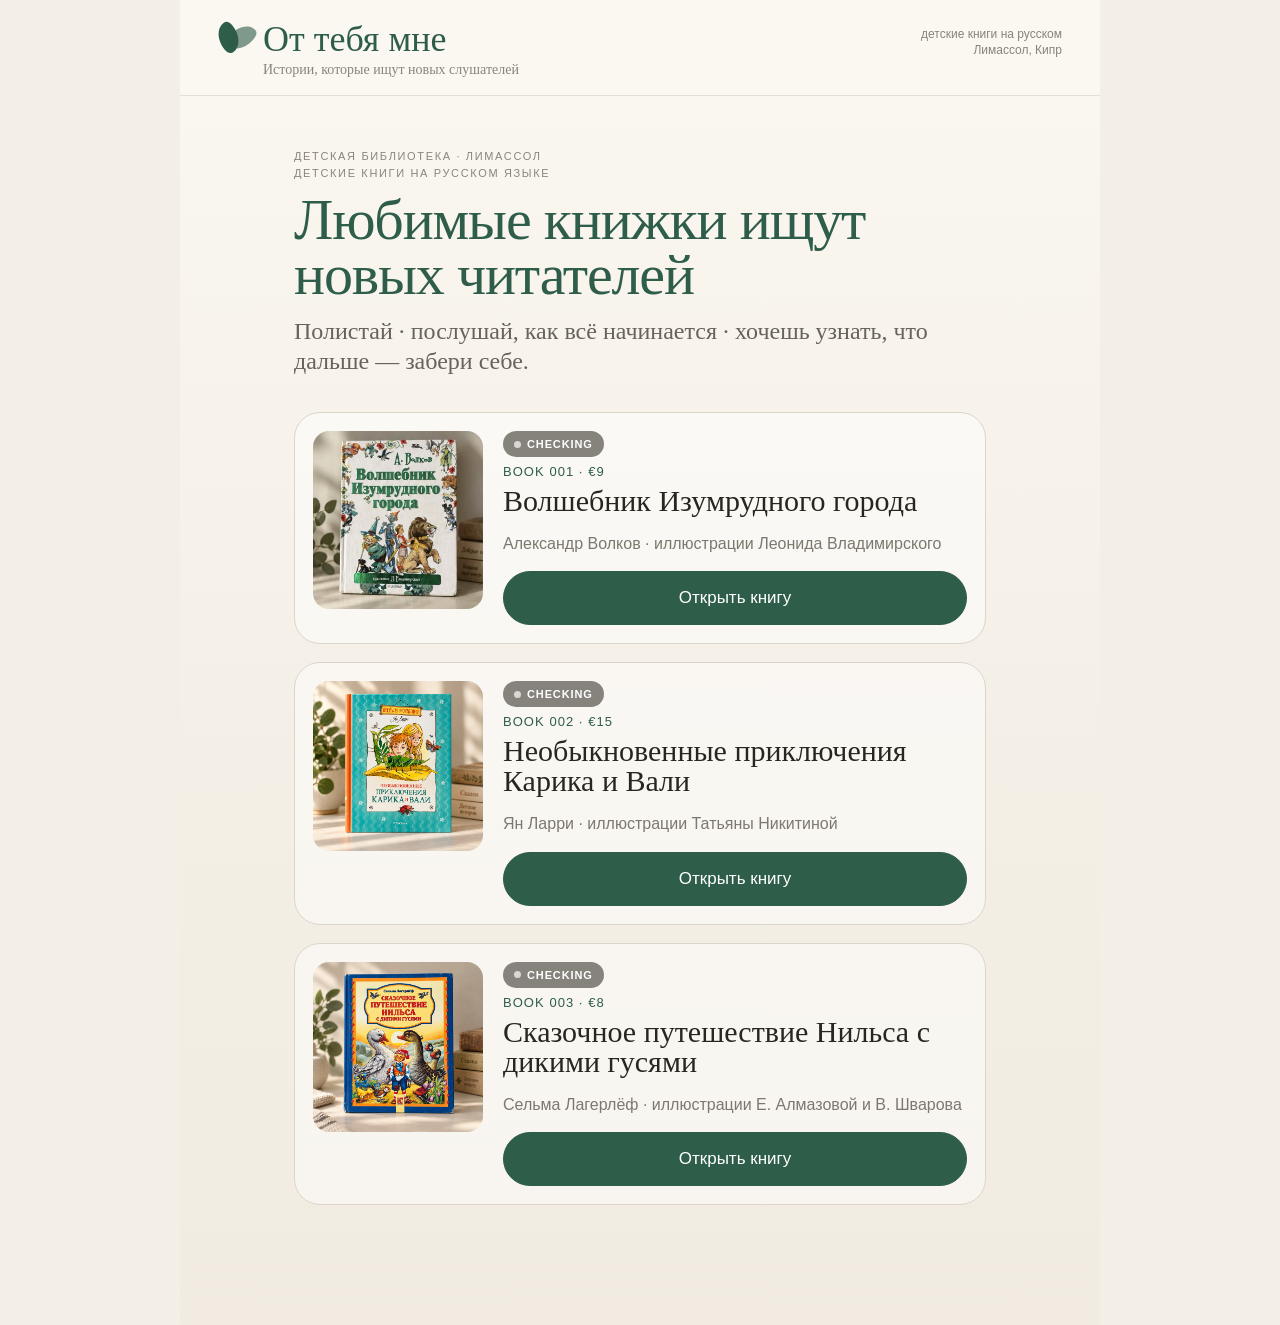
==== index.html @ 2744c56a "Fix live inventory IDs in catalogue" ====
<!doctype html><html lang="ru"><head><meta charset="utf-8"><meta name="viewport" content="width=device-width,initial-scale=1"><meta name="theme-color" content="#f4efe6"><title>От тебя мне</title><link rel="stylesheet" href="assets/styles.css?v=6"><link rel="stylesheet" href="assets/status.css?v=2"><style>.catalog-eyebrow{line-height:1.55}.book-meta{flex-direction:column;align-items:flex-start;gap:7px}.status-badge{padding:7px 11px;font-size:11px}.book-card+.book-card{margin-top:18px}</style><script src="assets/inventory.js?v=3" defer></script></head><body><div class="page"><header><div class="brand"><div class="mark"></div><div><div class="brand-name">От тебя мне</div><div class="brand-sub">Истории, которые ищут новых слушателей</div></div></div><div class="header-note">детские книги на русском<br>Лимассол, Кипр</div></header><main class="home-main"><div class="eyebrow catalog-eyebrow"><span>ДЕТСКАЯ БИБЛИОТЕКА · ЛИМАССОЛ</span><br><span>ДЕТСКИЕ КНИГИ НА РУССКОМ ЯЗЫКЕ</span></div><h1 class="home-title">Любимые книжки ищут новых читателей</h1><p class="home-tag">Полистай · послушай, как всё начинается · хочешь узнать, что дальше — забери себе.</p><a class="book-card" data-status="checking" href="books/001/"><img src="books/001/hero.webp" alt="Волшебник Изумрудного города"><div><div class="book-meta"><span class="status-badge catalog-status"></span><span class="book-code">BOOK 001 · €9</span></div><h2>Волшебник Изумрудного города</h2><p>Александр Волков · иллюстрации Леонида Владимирского</p><span class="btn primary">Открыть книгу</span></div></a><a class="book-card" data-status="checking" href="books/002/"><img src="books/002/hero.png" alt="Необыкновенные приключения Карика и Вали"><div><div class="book-meta"><span class="status-badge catalog-status"></span><span class="book-code">BOOK 002 · €15</span></div><h2>Необыкновенные приключения Карика и Вали</h2><p>Ян Ларри · иллюстрации Татьяны Никитиной</p><span class="btn primary">Открыть книгу</span></div></a><a class="book-card" data-status="checking" href="books/003/"><img src="books/003/hero.png" alt="Сказочное путешествие Нильса с дикими гусями"><div><div class="book-meta"><span class="status-badge catalog-status"></span><span class="book-code">BOOK 003 · €8</span></div><h2>Сказочное путешествие Нильса с дикими гусями</h2><p>Сельма Лагерлёф · иллюстрации Е. Алмазовой и В. Шварова</p><span class="btn primary">Открыть книгу</span></div></a></main></div></body></html>
---- assets/styles.css ----
:root{--cream:#f4efe6;--paper:#fbf8f1;--ink:#26271f;--muted:#7c786f;--green:#2e5d4a;--sage:#dfe7dd;--line:#dcd5ca;--soft:#ebe5da}*{box-sizing:border-box}html{scroll-behavior:smooth}body{margin:0;background:var(--cream);color:var(--ink);font-family:-apple-system,BlinkMacSystemFont,"Segoe UI",Arial,sans-serif;-webkit-font-smoothing:antialiased}a{color:inherit;text-decoration:none}.page{max-width:920px;margin:0 auto;background:linear-gradient(180deg,#fbf8f1 0,#f4efe6 58%,#f1ebe1 100%);min-height:100vh}header{padding:22px clamp(18px,4vw,38px) 16px;display:flex;justify-content:space-between;align-items:flex-start;gap:20px;border-bottom:1px solid rgba(220,213,202,.72);background:rgba(251,248,241,.90);backdrop-filter:blur(16px);position:sticky;top:0;z-index:50}.brand{display:flex;align-items:flex-start;gap:11px}.mark{width:34px;height:36px;position:relative;flex:none;margin-top:1px}.mark:before,.mark:after{content:"";position:absolute;width:21px;height:29px;background:var(--green);border-radius:72% 22% 72% 26%}.mark:before{left:0;transform:rotate(-38deg)}.mark:after{right:0;transform:rotate(38deg);opacity:.6}.brand-name{font:36px/.95 Georgia,"Times New Roman",serif;color:var(--green)}.brand-sub{font:14px/1.2 Georgia,"Times New Roman",serif;color:#8a857b;margin-top:6px}.header-note{font-size:12px;color:#88837a;text-align:right;line-height:1.35;padding-top:4px}main{padding:22px clamp(15px,3.8vw,34px) 120px}.eyebrow{text-transform:uppercase;letter-spacing:.15em;font-size:11px;color:#8a857b;margin-bottom:10px}.hero{display:grid;grid-template-columns:minmax(0,1.16fr) minmax(280px,.84fr);gap:28px;align-items:center}.hero-visual{border-radius:34px;overflow:hidden;background:#e3d9cc;box-shadow:0 22px 60px rgba(56,50,41,.12)}.hero-visual img{width:100%;display:block;object-fit:cover}.info-card{padding:4px 0}.story-label{display:inline-flex;align-items:center;gap:8px;background:var(--sage);color:var(--green);border-radius:999px;padding:9px 13px;font-size:13px}h1{font:52px/.92 Georgia,"Times New Roman",serif;font-weight:400;margin:17px 0 11px;letter-spacing:-.02em}.author{font:24px/1.2 Georgia,"Times New Roman",serif}.illustrator{font:18px/1.25 Georgia,"Times New Roman",serif;color:#8a867e;margin-top:6px}.price{font:56px/.95 Georgia,"Times New Roman",serif;color:var(--green);margin-top:22px}.stock{font:17px/1.25 Georgia,"Times New Roman",serif;color:#556259;margin-top:5px}.chips{display:flex;flex-wrap:wrap;gap:7px;margin:15px 0 18px}.chip{background:#ebe7df;border-radius:999px;padding:8px 11px;font-size:13px}.actions{display:grid;grid-template-columns:1fr 1fr;gap:9px}.btn{min-height:54px;border-radius:999px;border:1px solid var(--green);display:flex;align-items:center;justify-content:center;padding:13px 16px;font-size:17px}.primary{background:var(--green);color:#fff}.secondary{color:var(--green);background:transparent}.listen{margin-top:11px;border:1px solid var(--line);border-radius:18px;background:rgba(255,255,255,.34);display:flex;align-items:center;gap:12px;padding:12px 13px}.play{width:42px;height:42px;border-radius:50%;background:#70927f;color:#fff;display:grid;place-items:center;flex:none}.listen strong{font:18px/1.1 Georgia,"Times New Roman",serif;font-weight:400}.listen small{display:block;color:var(--muted);font-size:12px;margin-top:4px}.quote-strip{margin:34px 0 0;border-top:1px solid var(--line);border-bottom:1px solid var(--line);padding:20px 0;text-align:center}.quote-strip p{font:22px/1.35 Georgia,"Times New Roman",serif;margin:0 auto;max-width:670px;color:#4f5048}.quote-strip span{display:block;margin-top:8px;font-size:11px;letter-spacing:.16em;text-transform:uppercase;color:#918a7e}.section{padding-top:40px;scroll-margin-top:76px}.section-head{display:flex;justify-content:space-between;gap:12px;align-items:flex-end;margin-bottom:12px}.section h2{font:31px/1.05 Georgia,"Times New Roman",serif;font-weight:400;margin:0}.section-sub{color:var(--muted);font-size:13px;margin-top:4px}.video-wrap{border-radius:24px;overflow:hidden;background:#111;box-shadow:0 18px 44px rgba(46,40,31,.10)}.video-wrap video{width:100%;display:block;max-height:74vh}.editorial-intro{display:grid;grid-template-columns:1.05fr .95fr;gap:18px;margin-top:16px}.editorial-card{background:rgba(255,255,255,.48);border:1px solid var(--line);border-radius:24px;padding:20px}.editorial-card h3{font:26px/1.05 Georgia,"Times New Roman",serif;font-weight:400;margin:0 0 10px}.editorial-card p{font:18px/1.46 Georgia,"Times New Roman",serif;color:#4f4d47;margin:0}.editorial-card.small p{font-size:16px;line-height:1.5;font-family:inherit}.kicker{font-size:11px;letter-spacing:.14em;text-transform:uppercase;color:#918a7e;margin-bottom:8px}.gallery{display:grid;grid-template-columns:repeat(4,1fr);gap:10px}.gallery a{position:relative;display:block}.gallery img{width:100%;aspect-ratio:4/5;object-fit:cover;border-radius:18px;display:block;box-shadow:0 7px 18px rgba(45,39,30,.07)}.tap{position:absolute;right:7px;bottom:7px;background:rgba(28,29,26,.64);color:#fff;border-radius:999px;padding:5px 8px;font-size:10px}.condition-card{margin-top:16px;border:1px solid var(--line);background:rgba(255,255,255,.46);border-radius:24px;padding:20px}.condition-grid{display:grid;grid-template-columns:1fr 220px;gap:18px;align-items:start}.condition-card h3{font:27px/1.05 Georgia,"Times New Roman",serif;font-weight:400;margin:0 0 10px}.pill{display:inline-block;background:#8cac91;color:#fff;border-radius:999px;padding:7px 13px}ul{padding-left:19px;margin:10px 0 0;line-height:1.66;color:#55524c}.defect-card{display:block}.defect-card img{width:100%;aspect-ratio:4/5;object-fit:cover;border-radius:16px;display:block;box-shadow:0 7px 18px rgba(45,39,30,.08)}.defect-card small{display:block;color:var(--green);text-align:center;margin-top:8px}.manifesto{margin-top:18px;background:#e9eee7;border:1px solid #d7ded3;border-radius:24px;padding:20px}.manifesto strong{font:24px/1.05 Georgia,"Times New Roman",serif;font-weight:400}.manifesto p{margin:8px 0 0;line-height:1.5;color:#555b53}.checkout{border:1px solid var(--line);background:rgba(255,253,248,.80);border-radius:26px;padding:22px}.checkout h3{font:30px/1.05 Georgia,"Times New Roman",serif;font-weight:400;margin:0 0 6px}.option{display:block;border:1px solid var(--line);border-radius:17px;padding:14px;margin:10px 0;background:#fffdf8}.option input{margin-right:8px}.option small{display:block;color:var(--muted);padding-left:25px;margin-top:5px}.paydemo{margin-top:14px;background:#ece7de;border-radius:17px;padding:15px;text-align:center;color:#656159;font-size:13px}.location{margin-top:26px;border-top:1px solid var(--line);padding-top:18px;color:#8a857b;font-size:13px}.sticky{position:fixed;z-index:80;left:0;right:0;bottom:0;padding:10px 14px calc(10px + env(safe-area-inset-bottom));background:rgba(244,239,230,.92);backdrop-filter:blur(14px);border-top:1px solid var(--line)}.sticky .btn{max-width:700px;margin:auto}.lightbox{position:fixed;inset:0;background:rgba(16,17,15,.92);display:none;align-items:center;justify-content:center;padding:18px;z-index:9999}.lightbox:target{display:flex}.lightbox .backdrop{position:absolute;inset:0}.lightbox .frame{position:relative;z-index:2;max-width:min(94vw,900px);max-height:88vh}.lightbox img{max-width:100%;max-height:88vh;display:block;object-fit:contain;border-radius:16px;box-shadow:0 20px 70px rgba(0,0,0,.35)}.close{position:absolute;right:16px;top:16px;z-index:3;width:42px;height:42px;border-radius:50%;background:rgba(255,255,255,.92);display:flex;align-items:center;justify-content:center;font-size:28px}.home-main{max-width:760px;margin:0 auto;padding-top:52px}.home-title{font:58px/.95 Georgia,serif;color:var(--green);margin:0}.home-tag{font:24px/1.25 Georgia,serif;color:#67635c;margin:14px 0 36px}.book-card{display:grid;grid-template-columns:170px 1fr;gap:20px;padding:18px;border:1px solid var(--line);border-radius:26px;background:rgba(255,255,255,.5)}.book-card img{width:100%;border-radius:16px}.book-card h2{font:30px/1 Georgia,serif;margin:7px 0 8px}.book-card p{color:var(--muted);line-height:1.45}.book-meta{display:flex;align-items:center;gap:8px;flex-wrap:wrap;font-size:13px;color:var(--green);text-transform:uppercase;letter-spacing:.08em}.status-badge{display:inline-flex;align-items:center;gap:6px;background:var(--green);color:#fff;border-radius:999px;padding:6px 9px;font-size:11px;font-weight:700;letter-spacing:.08em;box-shadow:0 4px 10px rgba(46,93,74,.14)}.status-badge:before{content:"";width:7px;height:7px;border-radius:50%;background:#d7eadb}.back-link{display:inline-flex;align-items:center;gap:7px;margin:0 0 14px;color:var(--green);font-size:14px;border:1px solid rgba(46,93,74,.24);border-radius:999px;padding:8px 12px;background:rgba(255,255,255,.38)}.edition-strip{margin:28px 0 0;border:1px solid var(--line);background:rgba(255,255,255,.42);border-radius:22px;padding:16px 18px}.edition-label{font-size:11px;letter-spacing:.14em;text-transform:uppercase;color:#918a7e;margin-bottom:10px}.edition-grid{display:grid;grid-template-columns:1.25fr .7fr 1fr;gap:10px}.edition-grid>div{min-width:0}.edition-grid span{display:block;font-size:11px;color:var(--muted);text-transform:uppercase;letter-spacing:.08em;margin-bottom:4px}.edition-grid strong{display:block;font:17px/1.25 Georgia,"Times New Roman",serif;font-weight:400;overflow-wrap:anywhere}.edition-note{margin-top:10px;color:var(--muted);font-size:12px}@media(max-width:760px){header{position:relative}.header-note{display:none}.hero{grid-template-columns:1fr}h1{font-size:47px}.quote-strip{margin-top:28px}.editorial-intro{grid-template-columns:1fr}.condition-grid{grid-template-columns:1fr}.defect-card{max-width:260px}.gallery{grid-template-columns:repeat(2,1fr)}}@media(max-width:520px){header{padding-top:20px}.brand-name{font-size:34px}.brand-sub{font-size:12px}main{padding-left:14px;padding-right:14px}h1{font-size:44px}.actions{grid-template-columns:1fr}.price{font-size:50px}.home-title{font-size:42px}.book-card{grid-template-columns:110px 1fr;gap:14px}.book-card h2{font-size:24px}.edition-grid{grid-template-columns:1fr 1fr}.edition-grid>div:first-child{grid-column:1/-1}}
---- assets/status.css ----
/* Inventory states: data-status is synced from the reservation backend. */
.status-badge.catalog-status:after,.status-badge.product-status:after{content:"AVAILABLE"}.book-card[data-status="reserved"] .catalog-status:after,body[data-status="reserved"] .product-status:after{content:"RESERVED"}.book-card[data-status="sold"] .catalog-status:after,body[data-status="sold"] .product-status:after{content:"SOLD"}.book-card[data-status="checking"] .catalog-status:after,body[data-status="checking"] .product-status:after{content:"CHECKING"}.book-card[data-status="reserved"] .catalog-status,body[data-status="reserved"] .product-status{background:#b98538;color:#fff;box-shadow:0 4px 10px rgba(185,133,56,.15)}.book-card[data-status="reserved"] .catalog-status:before,body[data-status="reserved"] .product-status:before{background:#f4dfb5}.book-card[data-status="sold"] .catalog-status,body[data-status="sold"] .product-status,.book-card[data-status="checking"] .catalog-status,body[data-status="checking"] .product-status{background:#85837c;color:#fff;box-shadow:none}.book-card[data-status="sold"] .catalog-status:before,body[data-status="sold"] .product-status:before,.book-card[data-status="checking"] .catalog-status:before,body[data-status="checking"] .product-status:before{background:#d9d7d1}.book-card[data-status="reserved"]{border-color:#d8c7a7;background:rgba(251,246,235,.72)}.book-card[data-status="sold"]{border-color:#d6d3cc;background:rgba(239,236,230,.72)}.book-card[data-status="sold"]>img{filter:saturate(.72);opacity:.82}.product-status-wrap{margin-top:9px}.inventory-state{display:none;margin:13px 0 0;border-radius:18px;padding:15px 16px;border:1px solid var(--line);font-size:14px;line-height:1.45}.inventory-state:before{display:block;font:22px/1.08 Georgia,"Times New Roman",serif;margin-bottom:6px}.inventory-state:after{display:block;color:#69665f}.status-catalog-cta{display:none}.buy-cta{display:flex}body[data-status="reserved"] .inventory-state{display:block;background:#f6eddd;border-color:#dfcba5}body[data-status="reserved"] .inventory-state:before{content:"Эта книга сейчас в резерве"}body[data-status="reserved"] .inventory-state:after{content:"Если резерв снимется, она снова станет доступна."}body[data-status="sold"] .inventory-state{display:block;background:#eceae5;border-color:#d7d4cd}body[data-status="sold"] .inventory-state:before{content:"Эта книга уже нашла нового читателя"}body[data-status="sold"] .inventory-state:after{content:"Страница остаётся здесь — можно полистать книгу и посмотреть другие истории в каталоге."}body[data-status="checking"] .inventory-state{display:block;background:#eceae5;border-color:#d7d4cd}body[data-status="checking"] .inventory-state:before{content:"Проверяем доступность"}body[data-status="checking"] .inventory-state:after{content:"Если статус не обновился, перезагрузи страницу через минуту."}body[data-status="reserved"] .buy-cta,body[data-status="sold"] .buy-cta,body[data-status="checking"] .buy-cta{display:none}body[data-status="reserved"] .status-catalog-cta,body[data-status="sold"] .status-catalog-cta{display:flex}body[data-status="reserved"] #checkout,body[data-status="sold"] #checkout,body[data-status="checking"] #checkout,body[data-status="reserved"] .sticky,body[data-status="sold"] .sticky,body[data-status="checking"] .sticky{display:none}body[data-status="sold"] .price{color:#77746d}body[data-status="sold"] .hero-visual img{filter:saturate(.8)}@media(max-width:520px){body[data-status="reserved"] .actions,body[data-status="sold"] .actions,body[data-status="checking"] .actions{grid-template-columns:1fr}}
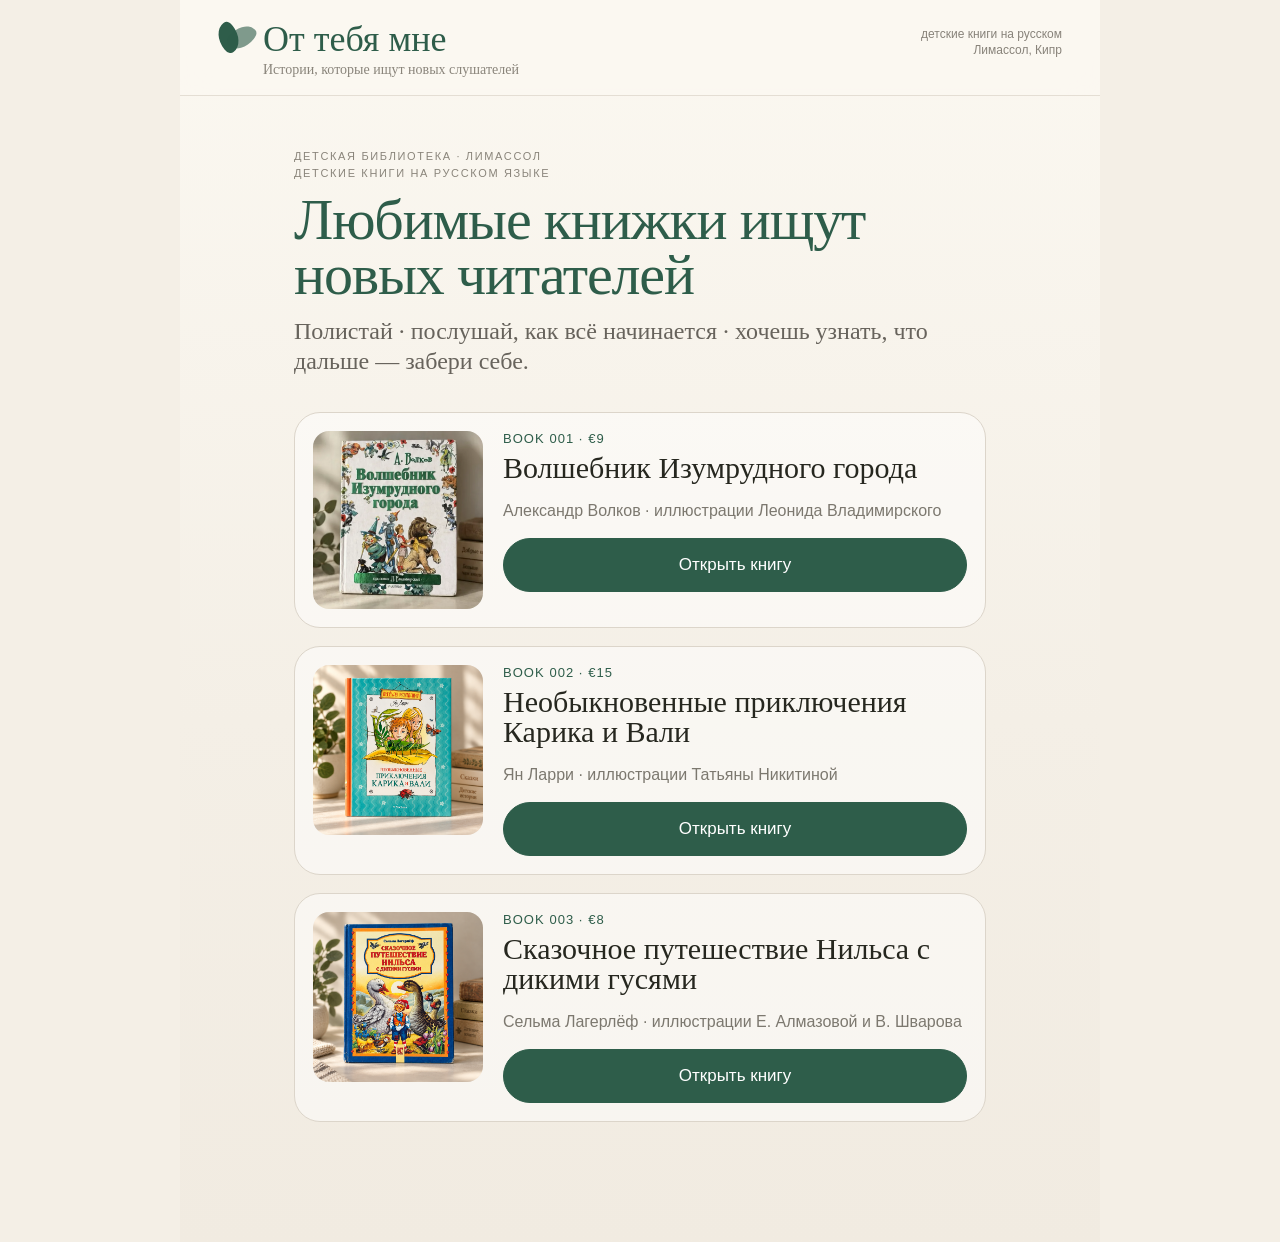
==== commit 6f6609d9: "Bust inventory status cache" ====
--- a/index.html
+++ b/index.html
@@ -1 +1 @@
-<!doctype html><html lang="ru"><head><meta charset="utf-8"><meta name="viewport" content="width=device-width,initial-scale=1"><meta name="theme-color" content="#f4efe6"><title>От тебя мне</title><link rel="stylesheet" href="assets/styles.css?v=6"><link rel="stylesheet" href="assets/status.css?v=2"><style>.catalog-eyebrow{line-height:1.55}.book-meta{flex-direction:column;align-items:flex-start;gap:7px}.status-badge{padding:7px 11px;font-size:11px}.book-card+.book-card{margin-top:18px}</style><script src="assets/inventory.js?v=3" defer></script></head><body><div class="page"><header><div class="brand"><div class="mark"></div><div><div class="brand-name">От тебя мне</div><div class="brand-sub">Истории, которые ищут новых слушателей</div></div></div><div class="header-note">детские книги на русском<br>Лимассол, Кипр</div></header><main class="home-main"><div class="eyebrow catalog-eyebrow"><span>ДЕТСКАЯ БИБЛИОТЕКА · ЛИМАССОЛ</span><br><span>ДЕТСКИЕ КНИГИ НА РУССКОМ ЯЗЫКЕ</span></div><h1 class="home-title">Любимые книжки ищут новых читателей</h1><p class="home-tag">Полистай · послушай, как всё начинается · хочешь узнать, что дальше — забери себе.</p><a class="book-card" data-status="checking" href="books/001/"><img src="books/001/hero.webp" alt="Волшебник Изумрудного города"><div><div class="book-meta"><span class="status-badge catalog-status"></span><span class="book-code">BOOK 001 · €9</span></div><h2>Волшебник Изумрудного города</h2><p>Александр Волков · иллюстрации Леонида Владимирского</p><span class="btn primary">Открыть книгу</span></div></a><a class="book-card" data-status="checking" href="books/002/"><img src="books/002/hero.png" alt="Необыкновенные приключения Карика и Вали"><div><div class="book-meta"><span class="status-badge catalog-status"></span><span class="book-code">BOOK 002 · €15</span></div><h2>Необыкновенные приключения Карика и Вали</h2><p>Ян Ларри · иллюстрации Татьяны Никитиной</p><span class="btn primary">Открыть книгу</span></div></a><a class="book-card" data-status="checking" href="books/003/"><img src="books/003/hero.png" alt="Сказочное путешествие Нильса с дикими гусями"><div><div class="book-meta"><span class="status-badge catalog-status"></span><span class="book-code">BOOK 003 · €8</span></div><h2>Сказочное путешествие Нильса с дикими гусями</h2><p>Сельма Лагерлёф · иллюстрации Е. Алмазовой и В. Шварова</p><span class="btn primary">Открыть книгу</span></div></a></main></div></body></html>+<!doctype html><html lang="ru"><head><meta charset="utf-8"><meta name="viewport" content="width=device-width,initial-scale=1"><meta name="theme-color" content="#f4efe6"><title>От тебя мне</title><link rel="stylesheet" href="assets/styles.css?v=6"><link rel="stylesheet" href="assets/status.css?v=3"><style>.catalog-eyebrow{line-height:1.55}.book-meta{flex-direction:column;align-items:flex-start;gap:7px}.status-badge{padding:7px 11px;font-size:11px}.book-card+.book-card{margin-top:18px}</style><script src="assets/inventory.js?v=6" defer></script></head><body><div class="page"><header><div class="brand"><div class="mark"></div><div><div class="brand-name">От тебя мне</div><div class="brand-sub">Истории, которые ищут новых слушателей</div></div></div><div class="header-note">детские книги на русском<br>Лимассол, Кипр</div></header><main class="home-main"><div class="eyebrow catalog-eyebrow"><span>ДЕТСКАЯ БИБЛИОТЕКА · ЛИМАССОЛ</span><br><span>ДЕТСКИЕ КНИГИ НА РУССКОМ ЯЗЫКЕ</span></div><h1 class="home-title">Любимые книжки ищут новых читателей</h1><p class="home-tag">Полистай · послушай, как всё начинается · хочешь узнать, что дальше — забери себе.</p><a class="book-card" data-book-id="001" data-status="checking" href="books/001/"><img src="books/001/hero.webp" alt="Волшебник Изумрудного города"><div><div class="book-meta"><span class="status-badge catalog-status"></span><span class="book-code">BOOK 001 · €9</span></div><h2>Волшебник Изумрудного города</h2><p>Александр Волков · иллюстрации Леонида Владимирского</p><span class="btn primary">Открыть книгу</span></div></a><a class="book-card" data-book-id="002" data-status="checking" href="books/002/"><img src="books/002/hero.png" alt="Необыкновенные приключения Карика и Вали"><div><div class="book-meta"><span class="status-badge catalog-status"></span><span class="book-code">BOOK 002 · €15</span></div><h2>Необыкновенные приключения Карика и Вали</h2><p>Ян Ларри · иллюстрации Татьяны Никитиной</p><span class="btn primary">Открыть книгу</span></div></a><a class="book-card" data-book-id="003" data-status="checking" href="books/003/"><img src="books/003/hero.png" alt="Сказочное путешествие Нильса с дикими гусями"><div><div class="book-meta"><span class="status-badge catalog-status"></span><span class="book-code">BOOK 003 · €8</span></div><h2>Сказочное путешествие Нильса с дикими гусями</h2><p>Сельма Лагерлёф · иллюстрации Е. Алмазовой и В. Шварова</p><span class="btn primary">Открыть книгу</span></div></a></main></div></body></html>
--- a/assets/status.css
+++ b/assets/status.css
@@ -1,2 +1,8 @@
 /* Inventory states: data-status is synced from the reservation backend. */
-.status-badge.catalog-status:after,.status-badge.product-status:after{content:"AVAILABLE"}.book-card[data-status="reserved"] .catalog-status:after,body[data-status="reserved"] .product-status:after{content:"RESERVED"}.book-card[data-status="sold"] .catalog-status:after,body[data-status="sold"] .product-status:after{content:"SOLD"}.book-card[data-status="checking"] .catalog-status:after,body[data-status="checking"] .product-status:after{content:"CHECKING"}.book-card[data-status="reserved"] .catalog-status,body[data-status="reserved"] .product-status{background:#b98538;color:#fff;box-shadow:0 4px 10px rgba(185,133,56,.15)}.book-card[data-status="reserved"] .catalog-status:before,body[data-status="reserved"] .product-status:before{background:#f4dfb5}.book-card[data-status="sold"] .catalog-status,body[data-status="sold"] .product-status,.book-card[data-status="checking"] .catalog-status,body[data-status="checking"] .product-status{background:#85837c;color:#fff;box-shadow:none}.book-card[data-status="sold"] .catalog-status:before,body[data-status="sold"] .product-status:before,.book-card[data-status="checking"] .catalog-status:before,body[data-status="checking"] .product-status:before{background:#d9d7d1}.book-card[data-status="reserved"]{border-color:#d8c7a7;background:rgba(251,246,235,.72)}.book-card[data-status="sold"]{border-color:#d6d3cc;background:rgba(239,236,230,.72)}.book-card[data-status="sold"]>img{filter:saturate(.72);opacity:.82}.product-status-wrap{margin-top:9px}.inventory-state{display:none;margin:13px 0 0;border-radius:18px;padding:15px 16px;border:1px solid var(--line);font-size:14px;line-height:1.45}.inventory-state:before{display:block;font:22px/1.08 Georgia,"Times New Roman",serif;margin-bottom:6px}.inventory-state:after{display:block;color:#69665f}.status-catalog-cta{display:none}.buy-cta{display:flex}body[data-status="reserved"] .inventory-state{display:block;background:#f6eddd;border-color:#dfcba5}body[data-status="reserved"] .inventory-state:before{content:"Эта книга сейчас в резерве"}body[data-status="reserved"] .inventory-state:after{content:"Если резерв снимется, она снова станет доступна."}body[data-status="sold"] .inventory-state{display:block;background:#eceae5;border-color:#d7d4cd}body[data-status="sold"] .inventory-state:before{content:"Эта книга уже нашла нового читателя"}body[data-status="sold"] .inventory-state:after{content:"Страница остаётся здесь — можно полистать книгу и посмотреть другие истории в каталоге."}body[data-status="checking"] .inventory-state{display:block;background:#eceae5;border-color:#d7d4cd}body[data-status="checking"] .inventory-state:before{content:"Проверяем доступность"}body[data-status="checking"] .inventory-state:after{content:"Если статус не обновился, перезагрузи страницу через минуту."}body[data-status="reserved"] .buy-cta,body[data-status="sold"] .buy-cta,body[data-status="checking"] .buy-cta{display:none}body[data-status="reserved"] .status-catalog-cta,body[data-status="sold"] .status-catalog-cta{display:flex}body[data-status="reserved"] #checkout,body[data-status="sold"] #checkout,body[data-status="checking"] #checkout,body[data-status="reserved"] .sticky,body[data-status="sold"] .sticky,body[data-status="checking"] .sticky{display:none}body[data-status="sold"] .price{color:#77746d}body[data-status="sold"] .hero-visual img{filter:saturate(.8)}@media(max-width:520px){body[data-status="reserved"] .actions,body[data-status="sold"] .actions,body[data-status="checking"] .actions{grid-template-columns:1fr}}+.status-badge.catalog-status:after,.status-badge.product-status:after{content:"AVAILABLE"}.book-card[data-status="reserved"] .catalog-status:after,body[data-status="reserved"] .product-status:after{content:"RESERVED"}.book-card[data-status="sold"] .catalog-status:after,body[data-status="sold"] .product-status:after{content:"SOLD"}.book-card[data-status="checking"] .catalog-status:after,body[data-status="checking"] .product-status:after{content:"CHECKING"}.book-card[data-status="reserved"] .catalog-status,body[data-status="reserved"] .product-status{background:#b98538;color:#fff;box-shadow:0 4px 10px rgba(185,133,56,.15)}.book-card[data-status="reserved"] .catalog-status:before,body[data-status="reserved"] .product-status:before{background:#f4dfb5}.book-card[data-status="sold"] .catalog-status,body[data-status="sold"] .product-status,.book-card[data-status="checking"] .catalog-status,body[data-status="checking"] .product-status{background:#85837c;color:#fff;box-shadow:none}.book-card[data-status="sold"] .catalog-status:before,body[data-status="sold"] .product-status:before,.book-card[data-status="checking"] .catalog-status:before,body[data-status="checking"] .product-status:before{background:#d9d7d1}.book-card[data-status="reserved"]{border-color:#d8c7a7;background:rgba(251,246,235,.72)}.book-card[data-status="sold"]{border-color:#d6d3cc;background:rgba(239,236,230,.72)}.book-card[data-status="sold"]>img{filter:saturate(.72);opacity:.82}.product-status-wrap{margin-top:9px}.inventory-state{display:none;margin:13px 0 0;border-radius:18px;padding:15px 16px;border:1px solid var(--line);font-size:14px;line-height:1.45}.inventory-state:before{display:block;font:22px/1.08 Georgia,"Times New Roman",serif;margin-bottom:6px}.inventory-state:after{display:block;color:#69665f}.status-catalog-cta{display:none}.buy-cta{display:flex}body[data-status="reserved"] .inventory-state{display:block;background:#f6eddd;border-color:#dfcba5}body[data-status="reserved"] .inventory-state:before{content:"Эта книга сейчас в резерве"}body[data-status="reserved"] .inventory-state:after{content:"Если резерв снимется, она снова станет доступна."}body[data-status="sold"] .inventory-state{display:block;background:#eceae5;border-color:#d7d4cd}body[data-status="sold"] .inventory-state:before{content:"Эта книга уже нашла нового читателя"}body[data-status="sold"] .inventory-state:after{content:"Страница остаётся здесь — можно полистать книгу и посмотреть другие истории в каталоге."}body[data-status="checking"] .inventory-state{display:block;background:#eceae5;border-color:#d7d4cd}body[data-status="checking"] .inventory-state:before{content:"Проверяем доступность"}body[data-status="checking"] .inventory-state:after{content:"Если статус не обновился, перезагрузи страницу через минуту."}body[data-status="reserved"] .buy-cta,body[data-status="sold"] .buy-cta,body[data-status="checking"] .buy-cta{display:none}body[data-status="reserved"] .status-catalog-cta,body[data-status="sold"] .status-catalog-cta{display:flex}body[data-status="reserved"] #checkout,body[data-status="sold"] #checkout,body[data-status="checking"] #checkout,body[data-status="reserved"] .sticky,body[data-status="sold"] .sticky,body[data-status="checking"] .sticky{display:none}body[data-status="sold"] .price{color:#77746d}body[data-status="sold"] .hero-visual img{filter:saturate(.8)}@media(max-width:520px){body[data-status="reserved"] .actions,body[data-status="sold"] .actions,body[data-status="checking"] .actions{grid-template-columns:1fr}}
+/* Loading polish: never expose technical CHECKING state to shoppers. */
+.book-card[data-status="checking"] .catalog-status,
+body[data-status="checking"] .product-status{display:none}
+body[data-status="checking"] .inventory-state{display:none}
+.inventory-state.status-error{display:block!important;background:#eceae5;border-color:#d7d4cd}
+.inventory-state.status-error:before,.inventory-state.status-error:after{content:none!important}
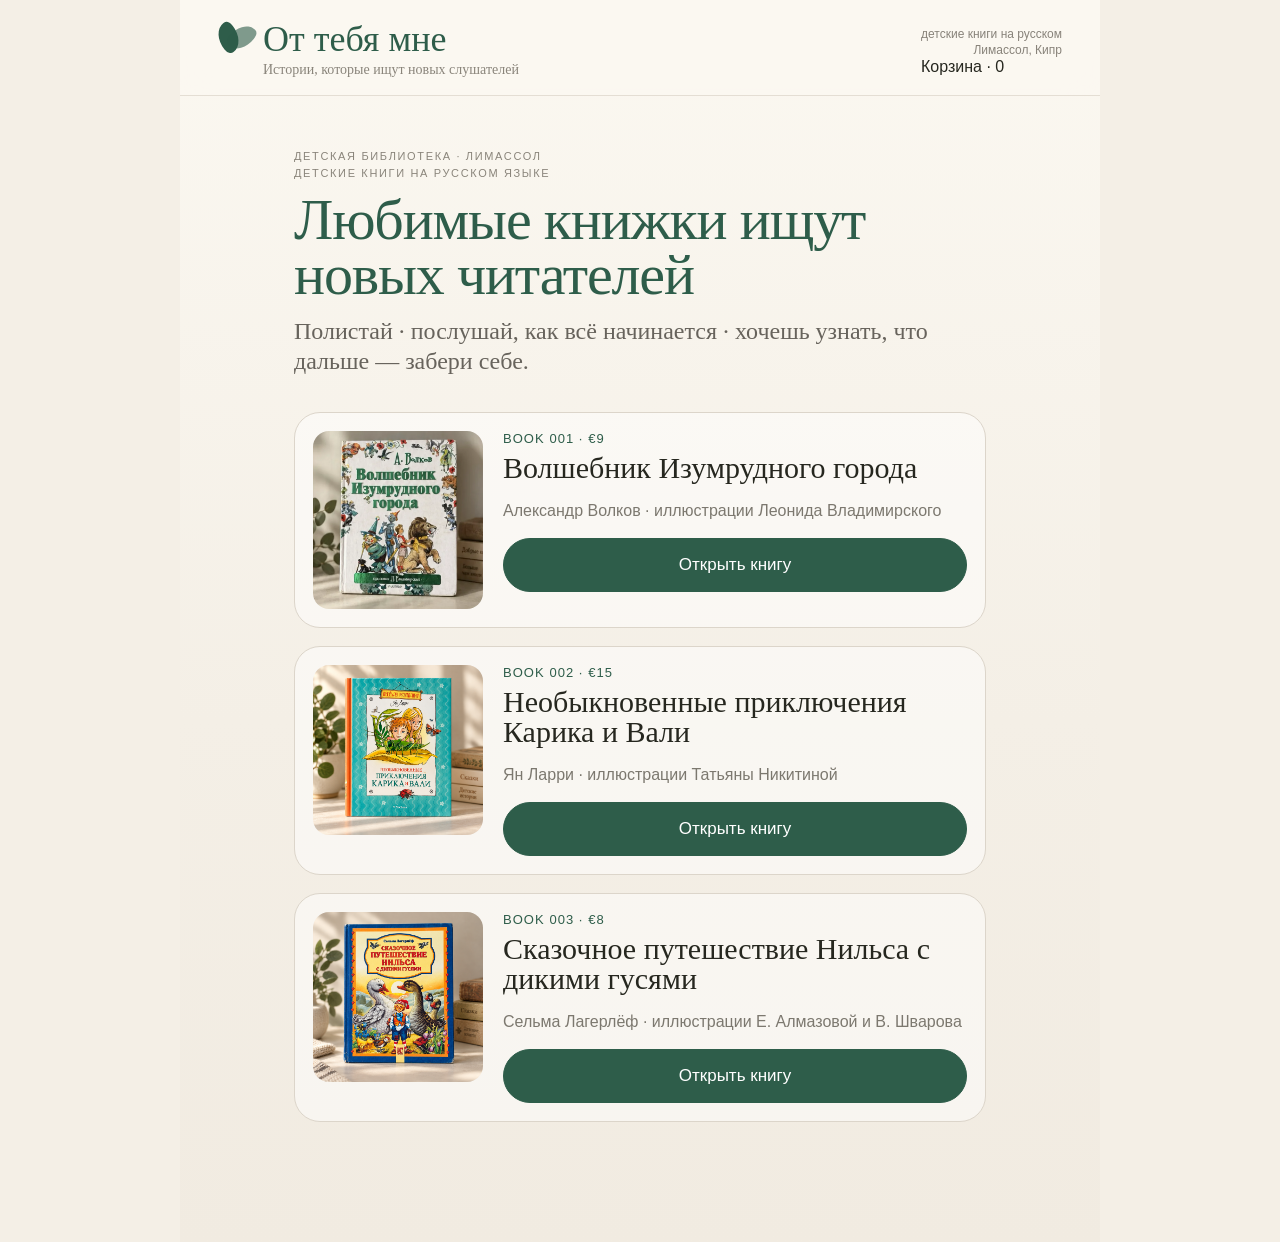
==== commit 9acd5c06: "Add cart entry point to catalog" ====
--- a/index.html
+++ b/index.html
@@ -1 +1 @@
-<!doctype html><html lang="ru"><head><meta charset="utf-8"><meta name="viewport" content="width=device-width,initial-scale=1"><meta name="theme-color" content="#f4efe6"><title>От тебя мне</title><link rel="stylesheet" href="assets/styles.css?v=6"><link rel="stylesheet" href="assets/status.css?v=3"><style>.catalog-eyebrow{line-height:1.55}.book-meta{flex-direction:column;align-items:flex-start;gap:7px}.status-badge{padding:7px 11px;font-size:11px}.book-card+.book-card{margin-top:18px}</style><script src="assets/inventory.js?v=6" defer></script></head><body><div class="page"><header><div class="brand"><div class="mark"></div><div><div class="brand-name">От тебя мне</div><div class="brand-sub">Истории, которые ищут новых слушателей</div></div></div><div class="header-note">детские книги на русском<br>Лимассол, Кипр</div></header><main class="home-main"><div class="eyebrow catalog-eyebrow"><span>ДЕТСКАЯ БИБЛИОТЕКА · ЛИМАССОЛ</span><br><span>ДЕТСКИЕ КНИГИ НА РУССКОМ ЯЗЫКЕ</span></div><h1 class="home-title">Любимые книжки ищут новых читателей</h1><p class="home-tag">Полистай · послушай, как всё начинается · хочешь узнать, что дальше — забери себе.</p><a class="book-card" data-book-id="001" data-status="checking" href="books/001/"><img src="books/001/hero.webp" alt="Волшебник Изумрудного города"><div><div class="book-meta"><span class="status-badge catalog-status"></span><span class="book-code">BOOK 001 · €9</span></div><h2>Волшебник Изумрудного города</h2><p>Александр Волков · иллюстрации Леонида Владимирского</p><span class="btn primary">Открыть книгу</span></div></a><a class="book-card" data-book-id="002" data-status="checking" href="books/002/"><img src="books/002/hero.png" alt="Необыкновенные приключения Карика и Вали"><div><div class="book-meta"><span class="status-badge catalog-status"></span><span class="book-code">BOOK 002 · €15</span></div><h2>Необыкновенные приключения Карика и Вали</h2><p>Ян Ларри · иллюстрации Татьяны Никитиной</p><span class="btn primary">Открыть книгу</span></div></a><a class="book-card" data-book-id="003" data-status="checking" href="books/003/"><img src="books/003/hero.png" alt="Сказочное путешествие Нильса с дикими гусями"><div><div class="book-meta"><span class="status-badge catalog-status"></span><span class="book-code">BOOK 003 · €8</span></div><h2>Сказочное путешествие Нильса с дикими гусями</h2><p>Сельма Лагерлёф · иллюстрации Е. Алмазовой и В. Шварова</p><span class="btn primary">Открыть книгу</span></div></a></main></div></body></html>+<!doctype html><html lang="ru"><head><meta charset="utf-8"><meta name="viewport" content="width=device-width,initial-scale=1"><meta name="theme-color" content="#f4efe6"><title>От тебя мне</title><link rel="stylesheet" href="assets/styles.css?v=6"><link rel="stylesheet" href="assets/status.css?v=3"><style>.catalog-eyebrow{line-height:1.55}.book-meta{flex-direction:column;align-items:flex-start;gap:7px}.status-badge{padding:7px 11px;font-size:11px}.book-card+.book-card{margin-top:18px}</style><script src="assets/inventory.js?v=6" defer></script><script src="assets/cart.js?v=1" defer></script></head><body data-root="./"><div class="page"><header><div class="brand"><div class="mark"></div><div><div class="brand-name">От тебя мне</div><div class="brand-sub">Истории, которые ищут новых слушателей</div></div></div><div class="header-side"><div class="header-note">детские книги на русском<br>Лимассол, Кипр</div><a class="cart-link" href="cart.html">Корзина · <span data-cart-count>0</span></a></div></header><main class="home-main"><div class="eyebrow catalog-eyebrow"><span>ДЕТСКАЯ БИБЛИОТЕКА · ЛИМАССОЛ</span><br><span>ДЕТСКИЕ КНИГИ НА РУССКОМ ЯЗЫКЕ</span></div><h1 class="home-title">Любимые книжки ищут новых читателей</h1><p class="home-tag">Полистай · послушай, как всё начинается · хочешь узнать, что дальше — забери себе.</p><a class="book-card" data-book-id="001" data-status="checking" href="books/001/"><img src="books/001/hero.webp" alt="Волшебник Изумрудного города"><div><div class="book-meta"><span class="status-badge catalog-status"></span><span class="book-code">BOOK 001 · €9</span></div><h2>Волшебник Изумрудного города</h2><p>Александр Волков · иллюстрации Леонида Владимирского</p><span class="btn primary">Открыть книгу</span></div></a><a class="book-card" data-book-id="002" data-status="checking" href="books/002/"><img src="books/002/hero.png" alt="Необыкновенные приключения Карика и Вали"><div><div class="book-meta"><span class="status-badge catalog-status"></span><span class="book-code">BOOK 002 · €15</span></div><h2>Необыкновенные приключения Карика и Вали</h2><p>Ян Ларри · иллюстрации Татьяны Никитиной</p><span class="btn primary">Открыть книгу</span></div></a><a class="book-card" data-book-id="003" data-status="checking" href="books/003/"><img src="books/003/hero.png" alt="Сказочное путешествие Нильса с дикими гусями"><div><div class="book-meta"><span class="status-badge catalog-status"></span><span class="book-code">BOOK 003 · €8</span></div><h2>Сказочное путешествие Нильса с дикими гусями</h2><p>Сельма Лагерлёф · иллюстрации Е. Алмазовой и В. Шварова</p><span class="btn primary">Открыть книгу</span></div></a></main></div></body></html>
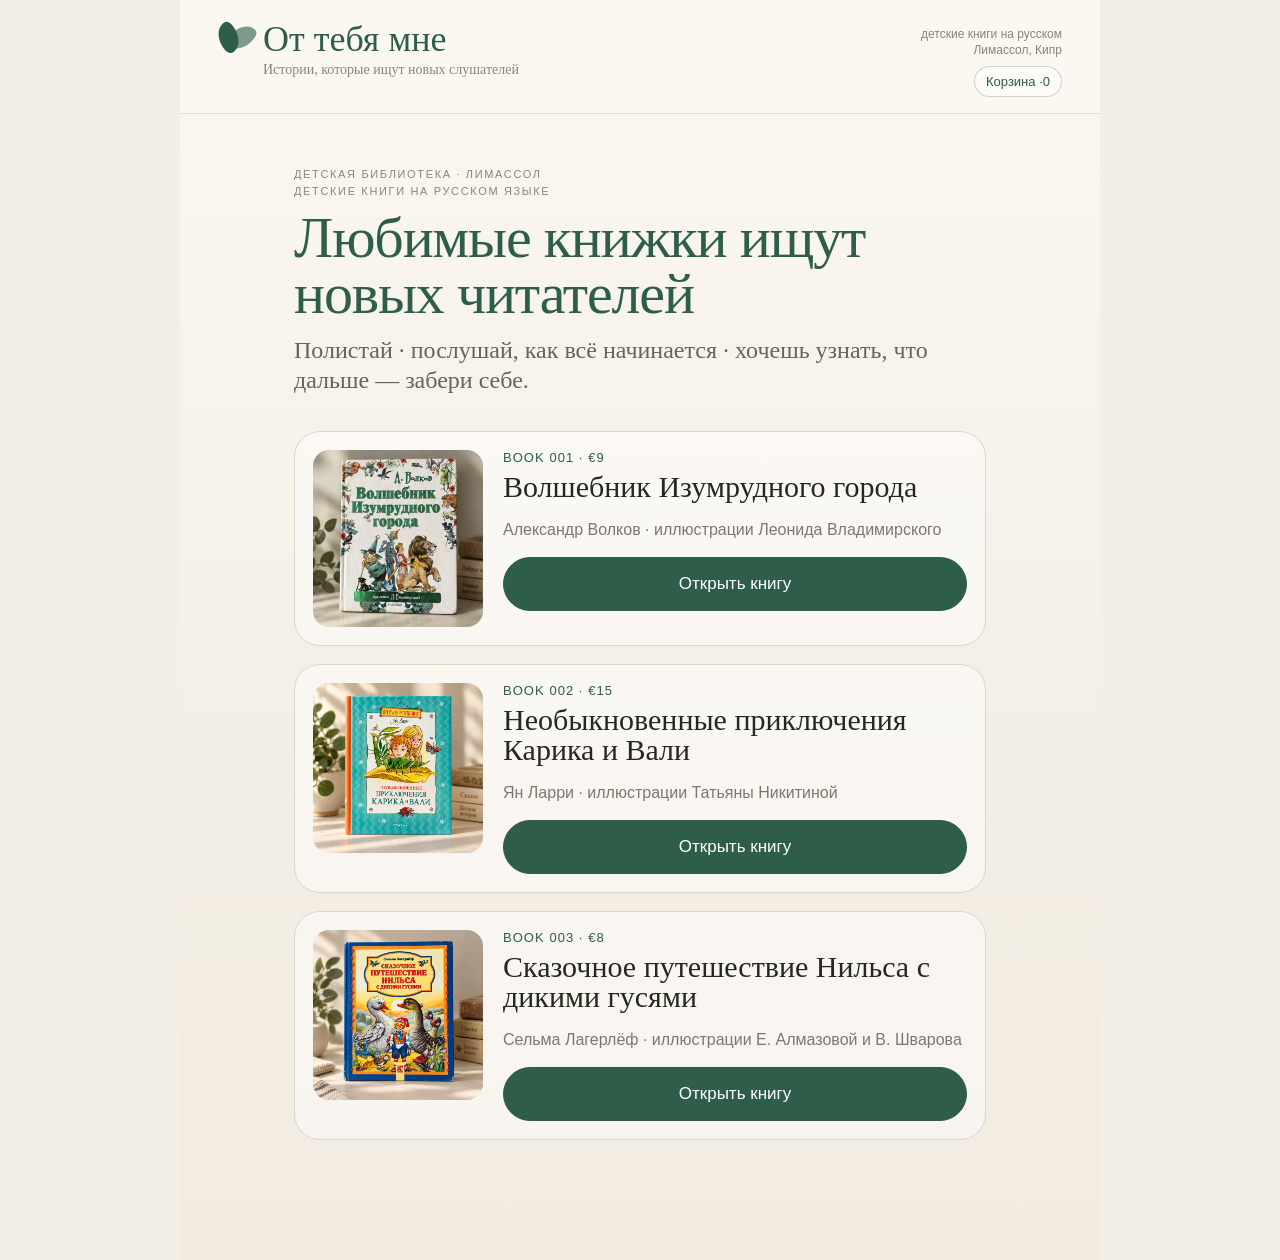
==== commit 271e2045: "Bust cart styles cache" ====
--- a/index.html
+++ b/index.html
@@ -1 +1 @@
-<!doctype html><html lang="ru"><head><meta charset="utf-8"><meta name="viewport" content="width=device-width,initial-scale=1"><meta name="theme-color" content="#f4efe6"><title>От тебя мне</title><link rel="stylesheet" href="assets/styles.css?v=6"><link rel="stylesheet" href="assets/status.css?v=3"><style>.catalog-eyebrow{line-height:1.55}.book-meta{flex-direction:column;align-items:flex-start;gap:7px}.status-badge{padding:7px 11px;font-size:11px}.book-card+.book-card{margin-top:18px}</style><script src="assets/inventory.js?v=6" defer></script><script src="assets/cart.js?v=1" defer></script></head><body data-root="./"><div class="page"><header><div class="brand"><div class="mark"></div><div><div class="brand-name">От тебя мне</div><div class="brand-sub">Истории, которые ищут новых слушателей</div></div></div><div class="header-side"><div class="header-note">детские книги на русском<br>Лимассол, Кипр</div><a class="cart-link" href="cart.html">Корзина · <span data-cart-count>0</span></a></div></header><main class="home-main"><div class="eyebrow catalog-eyebrow"><span>ДЕТСКАЯ БИБЛИОТЕКА · ЛИМАССОЛ</span><br><span>ДЕТСКИЕ КНИГИ НА РУССКОМ ЯЗЫКЕ</span></div><h1 class="home-title">Любимые книжки ищут новых читателей</h1><p class="home-tag">Полистай · послушай, как всё начинается · хочешь узнать, что дальше — забери себе.</p><a class="book-card" data-book-id="001" data-status="checking" href="books/001/"><img src="books/001/hero.webp" alt="Волшебник Изумрудного города"><div><div class="book-meta"><span class="status-badge catalog-status"></span><span class="book-code">BOOK 001 · €9</span></div><h2>Волшебник Изумрудного города</h2><p>Александр Волков · иллюстрации Леонида Владимирского</p><span class="btn primary">Открыть книгу</span></div></a><a class="book-card" data-book-id="002" data-status="checking" href="books/002/"><img src="books/002/hero.png" alt="Необыкновенные приключения Карика и Вали"><div><div class="book-meta"><span class="status-badge catalog-status"></span><span class="book-code">BOOK 002 · €15</span></div><h2>Необыкновенные приключения Карика и Вали</h2><p>Ян Ларри · иллюстрации Татьяны Никитиной</p><span class="btn primary">Открыть книгу</span></div></a><a class="book-card" data-book-id="003" data-status="checking" href="books/003/"><img src="books/003/hero.png" alt="Сказочное путешествие Нильса с дикими гусями"><div><div class="book-meta"><span class="status-badge catalog-status"></span><span class="book-code">BOOK 003 · €8</span></div><h2>Сказочное путешествие Нильса с дикими гусями</h2><p>Сельма Лагерлёф · иллюстрации Е. Алмазовой и В. Шварова</p><span class="btn primary">Открыть книгу</span></div></a></main></div></body></html>+<!doctype html><html lang="ru"><head><meta charset="utf-8"><meta name="viewport" content="width=device-width,initial-scale=1"><meta name="theme-color" content="#f4efe6"><title>От тебя мне</title><link rel="stylesheet" href="assets/styles.css?v=7"><link rel="stylesheet" href="assets/status.css?v=3"><style>.catalog-eyebrow{line-height:1.55}.book-meta{flex-direction:column;align-items:flex-start;gap:7px}.status-badge{padding:7px 11px;font-size:11px}.book-card+.book-card{margin-top:18px}</style><script src="assets/inventory.js?v=6" defer></script><script src="assets/cart.js?v=1" defer></script></head><body data-root="./"><div class="page"><header><div class="brand"><div class="mark"></div><div><div class="brand-name">От тебя мне</div><div class="brand-sub">Истории, которые ищут новых слушателей</div></div></div><div class="header-side"><div class="header-note">детские книги на русском<br>Лимассол, Кипр</div><a class="cart-link" href="cart.html">Корзина · <span data-cart-count>0</span></a></div></header><main class="home-main"><div class="eyebrow catalog-eyebrow"><span>ДЕТСКАЯ БИБЛИОТЕКА · ЛИМАССОЛ</span><br><span>ДЕТСКИЕ КНИГИ НА РУССКОМ ЯЗЫКЕ</span></div><h1 class="home-title">Любимые книжки ищут новых читателей</h1><p class="home-tag">Полистай · послушай, как всё начинается · хочешь узнать, что дальше — забери себе.</p><a class="book-card" data-book-id="001" data-status="checking" href="books/001/"><img src="books/001/hero.webp" alt="Волшебник Изумрудного города"><div><div class="book-meta"><span class="status-badge catalog-status"></span><span class="book-code">BOOK 001 · €9</span></div><h2>Волшебник Изумрудного города</h2><p>Александр Волков · иллюстрации Леонида Владимирского</p><span class="btn primary">Открыть книгу</span></div></a><a class="book-card" data-book-id="002" data-status="checking" href="books/002/"><img src="books/002/hero.png" alt="Необыкновенные приключения Карика и Вали"><div><div class="book-meta"><span class="status-badge catalog-status"></span><span class="book-code">BOOK 002 · €15</span></div><h2>Необыкновенные приключения Карика и Вали</h2><p>Ян Ларри · иллюстрации Татьяны Никитиной</p><span class="btn primary">Открыть книгу</span></div></a><a class="book-card" data-book-id="003" data-status="checking" href="books/003/"><img src="books/003/hero.png" alt="Сказочное путешествие Нильса с дикими гусями"><div><div class="book-meta"><span class="status-badge catalog-status"></span><span class="book-code">BOOK 003 · €8</span></div><h2>Сказочное путешествие Нильса с дикими гусями</h2><p>Сельма Лагерлёф · иллюстрации Е. Алмазовой и В. Шварова</p><span class="btn primary">Открыть книгу</span></div></a></main></div></body></html>
--- a/assets/styles.css
+++ b/assets/styles.css
@@ -1 +1,4 @@
-:root{--cream:#f4efe6;--paper:#fbf8f1;--ink:#26271f;--muted:#7c786f;--green:#2e5d4a;--sage:#dfe7dd;--line:#dcd5ca;--soft:#ebe5da}*{box-sizing:border-box}html{scroll-behavior:smooth}body{margin:0;background:var(--cream);color:var(--ink);font-family:-apple-system,BlinkMacSystemFont,"Segoe UI",Arial,sans-serif;-webkit-font-smoothing:antialiased}a{color:inherit;text-decoration:none}.page{max-width:920px;margin:0 auto;background:linear-gradient(180deg,#fbf8f1 0,#f4efe6 58%,#f1ebe1 100%);min-height:100vh}header{padding:22px clamp(18px,4vw,38px) 16px;display:flex;justify-content:space-between;align-items:flex-start;gap:20px;border-bottom:1px solid rgba(220,213,202,.72);background:rgba(251,248,241,.90);backdrop-filter:blur(16px);position:sticky;top:0;z-index:50}.brand{display:flex;align-items:flex-start;gap:11px}.mark{width:34px;height:36px;position:relative;flex:none;margin-top:1px}.mark:before,.mark:after{content:"";position:absolute;width:21px;height:29px;background:var(--green);border-radius:72% 22% 72% 26%}.mark:before{left:0;transform:rotate(-38deg)}.mark:after{right:0;transform:rotate(38deg);opacity:.6}.brand-name{font:36px/.95 Georgia,"Times New Roman",serif;color:var(--green)}.brand-sub{font:14px/1.2 Georgia,"Times New Roman",serif;color:#8a857b;margin-top:6px}.header-note{font-size:12px;color:#88837a;text-align:right;line-height:1.35;padding-top:4px}main{padding:22px clamp(15px,3.8vw,34px) 120px}.eyebrow{text-transform:uppercase;letter-spacing:.15em;font-size:11px;color:#8a857b;margin-bottom:10px}.hero{display:grid;grid-template-columns:minmax(0,1.16fr) minmax(280px,.84fr);gap:28px;align-items:center}.hero-visual{border-radius:34px;overflow:hidden;background:#e3d9cc;box-shadow:0 22px 60px rgba(56,50,41,.12)}.hero-visual img{width:100%;display:block;object-fit:cover}.info-card{padding:4px 0}.story-label{display:inline-flex;align-items:center;gap:8px;background:var(--sage);color:var(--green);border-radius:999px;padding:9px 13px;font-size:13px}h1{font:52px/.92 Georgia,"Times New Roman",serif;font-weight:400;margin:17px 0 11px;letter-spacing:-.02em}.author{font:24px/1.2 Georgia,"Times New Roman",serif}.illustrator{font:18px/1.25 Georgia,"Times New Roman",serif;color:#8a867e;margin-top:6px}.price{font:56px/.95 Georgia,"Times New Roman",serif;color:var(--green);margin-top:22px}.stock{font:17px/1.25 Georgia,"Times New Roman",serif;color:#556259;margin-top:5px}.chips{display:flex;flex-wrap:wrap;gap:7px;margin:15px 0 18px}.chip{background:#ebe7df;border-radius:999px;padding:8px 11px;font-size:13px}.actions{display:grid;grid-template-columns:1fr 1fr;gap:9px}.btn{min-height:54px;border-radius:999px;border:1px solid var(--green);display:flex;align-items:center;justify-content:center;padding:13px 16px;font-size:17px}.primary{background:var(--green);color:#fff}.secondary{color:var(--green);background:transparent}.listen{margin-top:11px;border:1px solid var(--line);border-radius:18px;background:rgba(255,255,255,.34);display:flex;align-items:center;gap:12px;padding:12px 13px}.play{width:42px;height:42px;border-radius:50%;background:#70927f;color:#fff;display:grid;place-items:center;flex:none}.listen strong{font:18px/1.1 Georgia,"Times New Roman",serif;font-weight:400}.listen small{display:block;color:var(--muted);font-size:12px;margin-top:4px}.quote-strip{margin:34px 0 0;border-top:1px solid var(--line);border-bottom:1px solid var(--line);padding:20px 0;text-align:center}.quote-strip p{font:22px/1.35 Georgia,"Times New Roman",serif;margin:0 auto;max-width:670px;color:#4f5048}.quote-strip span{display:block;margin-top:8px;font-size:11px;letter-spacing:.16em;text-transform:uppercase;color:#918a7e}.section{padding-top:40px;scroll-margin-top:76px}.section-head{display:flex;justify-content:space-between;gap:12px;align-items:flex-end;margin-bottom:12px}.section h2{font:31px/1.05 Georgia,"Times New Roman",serif;font-weight:400;margin:0}.section-sub{color:var(--muted);font-size:13px;margin-top:4px}.video-wrap{border-radius:24px;overflow:hidden;background:#111;box-shadow:0 18px 44px rgba(46,40,31,.10)}.video-wrap video{width:100%;display:block;max-height:74vh}.editorial-intro{display:grid;grid-template-columns:1.05fr .95fr;gap:18px;margin-top:16px}.editorial-card{background:rgba(255,255,255,.48);border:1px solid var(--line);border-radius:24px;padding:20px}.editorial-card h3{font:26px/1.05 Georgia,"Times New Roman",serif;font-weight:400;margin:0 0 10px}.editorial-card p{font:18px/1.46 Georgia,"Times New Roman",serif;color:#4f4d47;margin:0}.editorial-card.small p{font-size:16px;line-height:1.5;font-family:inherit}.kicker{font-size:11px;letter-spacing:.14em;text-transform:uppercase;color:#918a7e;margin-bottom:8px}.gallery{display:grid;grid-template-columns:repeat(4,1fr);gap:10px}.gallery a{position:relative;display:block}.gallery img{width:100%;aspect-ratio:4/5;object-fit:cover;border-radius:18px;display:block;box-shadow:0 7px 18px rgba(45,39,30,.07)}.tap{position:absolute;right:7px;bottom:7px;background:rgba(28,29,26,.64);color:#fff;border-radius:999px;padding:5px 8px;font-size:10px}.condition-card{margin-top:16px;border:1px solid var(--line);background:rgba(255,255,255,.46);border-radius:24px;padding:20px}.condition-grid{display:grid;grid-template-columns:1fr 220px;gap:18px;align-items:start}.condition-card h3{font:27px/1.05 Georgia,"Times New Roman",serif;font-weight:400;margin:0 0 10px}.pill{display:inline-block;background:#8cac91;color:#fff;border-radius:999px;padding:7px 13px}ul{padding-left:19px;margin:10px 0 0;line-height:1.66;color:#55524c}.defect-card{display:block}.defect-card img{width:100%;aspect-ratio:4/5;object-fit:cover;border-radius:16px;display:block;box-shadow:0 7px 18px rgba(45,39,30,.08)}.defect-card small{display:block;color:var(--green);text-align:center;margin-top:8px}.manifesto{margin-top:18px;background:#e9eee7;border:1px solid #d7ded3;border-radius:24px;padding:20px}.manifesto strong{font:24px/1.05 Georgia,"Times New Roman",serif;font-weight:400}.manifesto p{margin:8px 0 0;line-height:1.5;color:#555b53}.checkout{border:1px solid var(--line);background:rgba(255,253,248,.80);border-radius:26px;padding:22px}.checkout h3{font:30px/1.05 Georgia,"Times New Roman",serif;font-weight:400;margin:0 0 6px}.option{display:block;border:1px solid var(--line);border-radius:17px;padding:14px;margin:10px 0;background:#fffdf8}.option input{margin-right:8px}.option small{display:block;color:var(--muted);padding-left:25px;margin-top:5px}.paydemo{margin-top:14px;background:#ece7de;border-radius:17px;padding:15px;text-align:center;color:#656159;font-size:13px}.location{margin-top:26px;border-top:1px solid var(--line);padding-top:18px;color:#8a857b;font-size:13px}.sticky{position:fixed;z-index:80;left:0;right:0;bottom:0;padding:10px 14px calc(10px + env(safe-area-inset-bottom));background:rgba(244,239,230,.92);backdrop-filter:blur(14px);border-top:1px solid var(--line)}.sticky .btn{max-width:700px;margin:auto}.lightbox{position:fixed;inset:0;background:rgba(16,17,15,.92);display:none;align-items:center;justify-content:center;padding:18px;z-index:9999}.lightbox:target{display:flex}.lightbox .backdrop{position:absolute;inset:0}.lightbox .frame{position:relative;z-index:2;max-width:min(94vw,900px);max-height:88vh}.lightbox img{max-width:100%;max-height:88vh;display:block;object-fit:contain;border-radius:16px;box-shadow:0 20px 70px rgba(0,0,0,.35)}.close{position:absolute;right:16px;top:16px;z-index:3;width:42px;height:42px;border-radius:50%;background:rgba(255,255,255,.92);display:flex;align-items:center;justify-content:center;font-size:28px}.home-main{max-width:760px;margin:0 auto;padding-top:52px}.home-title{font:58px/.95 Georgia,serif;color:var(--green);margin:0}.home-tag{font:24px/1.25 Georgia,serif;color:#67635c;margin:14px 0 36px}.book-card{display:grid;grid-template-columns:170px 1fr;gap:20px;padding:18px;border:1px solid var(--line);border-radius:26px;background:rgba(255,255,255,.5)}.book-card img{width:100%;border-radius:16px}.book-card h2{font:30px/1 Georgia,serif;margin:7px 0 8px}.book-card p{color:var(--muted);line-height:1.45}.book-meta{display:flex;align-items:center;gap:8px;flex-wrap:wrap;font-size:13px;color:var(--green);text-transform:uppercase;letter-spacing:.08em}.status-badge{display:inline-flex;align-items:center;gap:6px;background:var(--green);color:#fff;border-radius:999px;padding:6px 9px;font-size:11px;font-weight:700;letter-spacing:.08em;box-shadow:0 4px 10px rgba(46,93,74,.14)}.status-badge:before{content:"";width:7px;height:7px;border-radius:50%;background:#d7eadb}.back-link{display:inline-flex;align-items:center;gap:7px;margin:0 0 14px;color:var(--green);font-size:14px;border:1px solid rgba(46,93,74,.24);border-radius:999px;padding:8px 12px;background:rgba(255,255,255,.38)}.edition-strip{margin:28px 0 0;border:1px solid var(--line);background:rgba(255,255,255,.42);border-radius:22px;padding:16px 18px}.edition-label{font-size:11px;letter-spacing:.14em;text-transform:uppercase;color:#918a7e;margin-bottom:10px}.edition-grid{display:grid;grid-template-columns:1.25fr .7fr 1fr;gap:10px}.edition-grid>div{min-width:0}.edition-grid span{display:block;font-size:11px;color:var(--muted);text-transform:uppercase;letter-spacing:.08em;margin-bottom:4px}.edition-grid strong{display:block;font:17px/1.25 Georgia,"Times New Roman",serif;font-weight:400;overflow-wrap:anywhere}.edition-note{margin-top:10px;color:var(--muted);font-size:12px}@media(max-width:760px){header{position:relative}.header-note{display:none}.hero{grid-template-columns:1fr}h1{font-size:47px}.quote-strip{margin-top:28px}.editorial-intro{grid-template-columns:1fr}.condition-grid{grid-template-columns:1fr}.defect-card{max-width:260px}.gallery{grid-template-columns:repeat(2,1fr)}}@media(max-width:520px){header{padding-top:20px}.brand-name{font-size:34px}.brand-sub{font-size:12px}main{padding-left:14px;padding-right:14px}h1{font-size:44px}.actions{grid-template-columns:1fr}.price{font-size:50px}.home-title{font-size:42px}.book-card{grid-template-columns:110px 1fr;gap:14px}.book-card h2{font-size:24px}.edition-grid{grid-template-columns:1fr 1fr}.edition-grid>div:first-child{grid-column:1/-1}}+:root{--cream:#f4efe6;--paper:#fbf8f1;--ink:#26271f;--muted:#7c786f;--green:#2e5d4a;--sage:#dfe7dd;--line:#dcd5ca;--soft:#ebe5da}*{box-sizing:border-box}html{scroll-behavior:smooth}body{margin:0;background:var(--cream);color:var(--ink);font-family:-apple-system,BlinkMacSystemFont,"Segoe UI",Arial,sans-serif;-webkit-font-smoothing:antialiased}a{color:inherit;text-decoration:none}.page{max-width:920px;margin:0 auto;background:linear-gradient(180deg,#fbf8f1 0,#f4efe6 58%,#f1ebe1 100%);min-height:100vh}header{padding:22px clamp(18px,4vw,38px) 16px;display:flex;justify-content:space-between;align-items:flex-start;gap:20px;border-bottom:1px solid rgba(220,213,202,.72);background:rgba(251,248,241,.90);backdrop-filter:blur(16px);position:sticky;top:0;z-index:50}.brand{display:flex;align-items:flex-start;gap:11px}.mark{width:34px;height:36px;position:relative;flex:none;margin-top:1px}.mark:before,.mark:after{content:"";position:absolute;width:21px;height:29px;background:var(--green);border-radius:72% 22% 72% 26%}.mark:before{left:0;transform:rotate(-38deg)}.mark:after{right:0;transform:rotate(38deg);opacity:.6}.brand-name{font:36px/.95 Georgia,"Times New Roman",serif;color:var(--green)}.brand-sub{font:14px/1.2 Georgia,"Times New Roman",serif;color:#8a857b;margin-top:6px}.header-note{font-size:12px;color:#88837a;text-align:right;line-height:1.35;padding-top:4px}main{padding:22px clamp(15px,3.8vw,34px) 120px}.eyebrow{text-transform:uppercase;letter-spacing:.15em;font-size:11px;color:#8a857b;margin-bottom:10px}.hero{display:grid;grid-template-columns:minmax(0,1.16fr) minmax(280px,.84fr);gap:28px;align-items:center}.hero-visual{border-radius:34px;overflow:hidden;background:#e3d9cc;box-shadow:0 22px 60px rgba(56,50,41,.12)}.hero-visual img{width:100%;display:block;object-fit:cover}.info-card{padding:4px 0}.story-label{display:inline-flex;align-items:center;gap:8px;background:var(--sage);color:var(--green);border-radius:999px;padding:9px 13px;font-size:13px}h1{font:52px/.92 Georgia,"Times New Roman",serif;font-weight:400;margin:17px 0 11px;letter-spacing:-.02em}.author{font:24px/1.2 Georgia,"Times New Roman",serif}.illustrator{font:18px/1.25 Georgia,"Times New Roman",serif;color:#8a867e;margin-top:6px}.price{font:56px/.95 Georgia,"Times New Roman",serif;color:var(--green);margin-top:22px}.stock{font:17px/1.25 Georgia,"Times New Roman",serif;color:#556259;margin-top:5px}.chips{display:flex;flex-wrap:wrap;gap:7px;margin:15px 0 18px}.chip{background:#ebe7df;border-radius:999px;padding:8px 11px;font-size:13px}.actions{display:grid;grid-template-columns:1fr 1fr;gap:9px}.btn{min-height:54px;border-radius:999px;border:1px solid var(--green);display:flex;align-items:center;justify-content:center;padding:13px 16px;font-size:17px}.primary{background:var(--green);color:#fff}.secondary{color:var(--green);background:transparent}.listen{margin-top:11px;border:1px solid var(--line);border-radius:18px;background:rgba(255,255,255,.34);display:flex;align-items:center;gap:12px;padding:12px 13px}.play{width:42px;height:42px;border-radius:50%;background:#70927f;color:#fff;display:grid;place-items:center;flex:none}.listen strong{font:18px/1.1 Georgia,"Times New Roman",serif;font-weight:400}.listen small{display:block;color:var(--muted);font-size:12px;margin-top:4px}.quote-strip{margin:34px 0 0;border-top:1px solid var(--line);border-bottom:1px solid var(--line);padding:20px 0;text-align:center}.quote-strip p{font:22px/1.35 Georgia,"Times New Roman",serif;margin:0 auto;max-width:670px;color:#4f5048}.quote-strip span{display:block;margin-top:8px;font-size:11px;letter-spacing:.16em;text-transform:uppercase;color:#918a7e}.section{padding-top:40px;scroll-margin-top:76px}.section-head{display:flex;justify-content:space-between;gap:12px;align-items:flex-end;margin-bottom:12px}.section h2{font:31px/1.05 Georgia,"Times New Roman",serif;font-weight:400;margin:0}.section-sub{color:var(--muted);font-size:13px;margin-top:4px}.video-wrap{border-radius:24px;overflow:hidden;background:#111;box-shadow:0 18px 44px rgba(46,40,31,.10)}.video-wrap video{width:100%;display:block;max-height:74vh}.editorial-intro{display:grid;grid-template-columns:1.05fr .95fr;gap:18px;margin-top:16px}.editorial-card{background:rgba(255,255,255,.48);border:1px solid var(--line);border-radius:24px;padding:20px}.editorial-card h3{font:26px/1.05 Georgia,"Times New Roman",serif;font-weight:400;margin:0 0 10px}.editorial-card p{font:18px/1.46 Georgia,"Times New Roman",serif;color:#4f4d47;margin:0}.editorial-card.small p{font-size:16px;line-height:1.5;font-family:inherit}.kicker{font-size:11px;letter-spacing:.14em;text-transform:uppercase;color:#918a7e;margin-bottom:8px}.gallery{display:grid;grid-template-columns:repeat(4,1fr);gap:10px}.gallery a{position:relative;display:block}.gallery img{width:100%;aspect-ratio:4/5;object-fit:cover;border-radius:18px;display:block;box-shadow:0 7px 18px rgba(45,39,30,.07)}.tap{position:absolute;right:7px;bottom:7px;background:rgba(28,29,26,.64);color:#fff;border-radius:999px;padding:5px 8px;font-size:10px}.condition-card{margin-top:16px;border:1px solid var(--line);background:rgba(255,255,255,.46);border-radius:24px;padding:20px}.condition-grid{display:grid;grid-template-columns:1fr 220px;gap:18px;align-items:start}.condition-card h3{font:27px/1.05 Georgia,"Times New Roman",serif;font-weight:400;margin:0 0 10px}.pill{display:inline-block;background:#8cac91;color:#fff;border-radius:999px;padding:7px 13px}ul{padding-left:19px;margin:10px 0 0;line-height:1.66;color:#55524c}.defect-card{display:block}.defect-card img{width:100%;aspect-ratio:4/5;object-fit:cover;border-radius:16px;display:block;box-shadow:0 7px 18px rgba(45,39,30,.08)}.defect-card small{display:block;color:var(--green);text-align:center;margin-top:8px}.manifesto{margin-top:18px;background:#e9eee7;border:1px solid #d7ded3;border-radius:24px;padding:20px}.manifesto strong{font:24px/1.05 Georgia,"Times New Roman",serif;font-weight:400}.manifesto p{margin:8px 0 0;line-height:1.5;color:#555b53}.checkout{border:1px solid var(--line);background:rgba(255,253,248,.80);border-radius:26px;padding:22px}.checkout h3{font:30px/1.05 Georgia,"Times New Roman",serif;font-weight:400;margin:0 0 6px}.option{display:block;border:1px solid var(--line);border-radius:17px;padding:14px;margin:10px 0;background:#fffdf8}.option input{margin-right:8px}.option small{display:block;color:var(--muted);padding-left:25px;margin-top:5px}.paydemo{margin-top:14px;background:#ece7de;border-radius:17px;padding:15px;text-align:center;color:#656159;font-size:13px}.location{margin-top:26px;border-top:1px solid var(--line);padding-top:18px;color:#8a857b;font-size:13px}.sticky{position:fixed;z-index:80;left:0;right:0;bottom:0;padding:10px 14px calc(10px + env(safe-area-inset-bottom));background:rgba(244,239,230,.92);backdrop-filter:blur(14px);border-top:1px solid var(--line)}.sticky .btn{max-width:700px;margin:auto}.lightbox{position:fixed;inset:0;background:rgba(16,17,15,.92);display:none;align-items:center;justify-content:center;padding:18px;z-index:9999}.lightbox:target{display:flex}.lightbox .backdrop{position:absolute;inset:0}.lightbox .frame{position:relative;z-index:2;max-width:min(94vw,900px);max-height:88vh}.lightbox img{max-width:100%;max-height:88vh;display:block;object-fit:contain;border-radius:16px;box-shadow:0 20px 70px rgba(0,0,0,.35)}.close{position:absolute;right:16px;top:16px;z-index:3;width:42px;height:42px;border-radius:50%;background:rgba(255,255,255,.92);display:flex;align-items:center;justify-content:center;font-size:28px}.home-main{max-width:760px;margin:0 auto;padding-top:52px}.home-title{font:58px/.95 Georgia,serif;color:var(--green);margin:0}.home-tag{font:24px/1.25 Georgia,serif;color:#67635c;margin:14px 0 36px}.book-card{display:grid;grid-template-columns:170px 1fr;gap:20px;padding:18px;border:1px solid var(--line);border-radius:26px;background:rgba(255,255,255,.5)}.book-card img{width:100%;border-radius:16px}.book-card h2{font:30px/1 Georgia,serif;margin:7px 0 8px}.book-card p{color:var(--muted);line-height:1.45}.book-meta{display:flex;align-items:center;gap:8px;flex-wrap:wrap;font-size:13px;color:var(--green);text-transform:uppercase;letter-spacing:.08em}.status-badge{display:inline-flex;align-items:center;gap:6px;background:var(--green);color:#fff;border-radius:999px;padding:6px 9px;font-size:11px;font-weight:700;letter-spacing:.08em;box-shadow:0 4px 10px rgba(46,93,74,.14)}.status-badge:before{content:"";width:7px;height:7px;border-radius:50%;background:#d7eadb}.back-link{display:inline-flex;align-items:center;gap:7px;margin:0 0 14px;color:var(--green);font-size:14px;border:1px solid rgba(46,93,74,.24);border-radius:999px;padding:8px 12px;background:rgba(255,255,255,.38)}.edition-strip{margin:28px 0 0;border:1px solid var(--line);background:rgba(255,255,255,.42);border-radius:22px;padding:16px 18px}.edition-label{font-size:11px;letter-spacing:.14em;text-transform:uppercase;color:#918a7e;margin-bottom:10px}.edition-grid{display:grid;grid-template-columns:1.25fr .7fr 1fr;gap:10px}.edition-grid>div{min-width:0}.edition-grid span{display:block;font-size:11px;color:var(--muted);text-transform:uppercase;letter-spacing:.08em;margin-bottom:4px}.edition-grid strong{display:block;font:17px/1.25 Georgia,"Times New Roman",serif;font-weight:400;overflow-wrap:anywhere}.edition-note{margin-top:10px;color:var(--muted);font-size:12px}@media(max-width:760px){header{position:relative}.header-note{display:none}.hero{grid-template-columns:1fr}h1{font-size:47px}.quote-strip{margin-top:28px}.editorial-intro{grid-template-columns:1fr}.condition-grid{grid-template-columns:1fr}.defect-card{max-width:260px}.gallery{grid-template-columns:repeat(2,1fr)}}@media(max-width:520px){header{padding-top:20px}.brand-name{font-size:34px}.brand-sub{font-size:12px}main{padding-left:14px;padding-right:14px}h1{font-size:44px}.actions{grid-template-columns:1fr}.price{font-size:50px}.home-title{font-size:42px}.book-card{grid-template-columns:110px 1fr;gap:14px}.book-card h2{font-size:24px}.edition-grid{grid-template-columns:1fr 1fr}.edition-grid>div:first-child{grid-column:1/-1}}
+.header-side{display:flex;flex-direction:column;align-items:flex-end;gap:8px}.cart-link{display:inline-flex;align-items:center;justify-content:center;border:1px solid rgba(46,93,74,.24);border-radius:999px;padding:7px 11px;color:var(--green);background:rgba(255,255,255,.48);font-size:13px;white-space:nowrap}.cart-link:hover{background:#fff}.btn{font-family:inherit}.btn.is-added{background:var(--sage);border-color:#a9bcad;color:var(--green)}.checkout .btn,.sticky .btn{width:100%}.cart-toast{position:fixed;z-index:120;left:50%;bottom:86px;transform:translate(-50%,18px);display:flex;align-items:center;gap:18px;max-width:calc(100vw - 28px);min-width:min(420px,calc(100vw - 28px));padding:13px 15px;border-radius:18px;background:#263f34;color:#fff;box-shadow:0 16px 44px rgba(32,39,34,.22);opacity:0;pointer-events:none;transition:.2s ease}.cart-toast.show{opacity:1;transform:translate(-50%,0);pointer-events:auto}.cart-toast span{flex:1}.cart-toast a{color:#fff;text-decoration:underline;white-space:nowrap}
+@media(max-width:760px){.header-side{justify-content:center}.cart-link{font-size:12px;padding:7px 10px}}
+@media(max-width:520px){.cart-toast{bottom:78px;min-width:calc(100vw - 24px)}}
